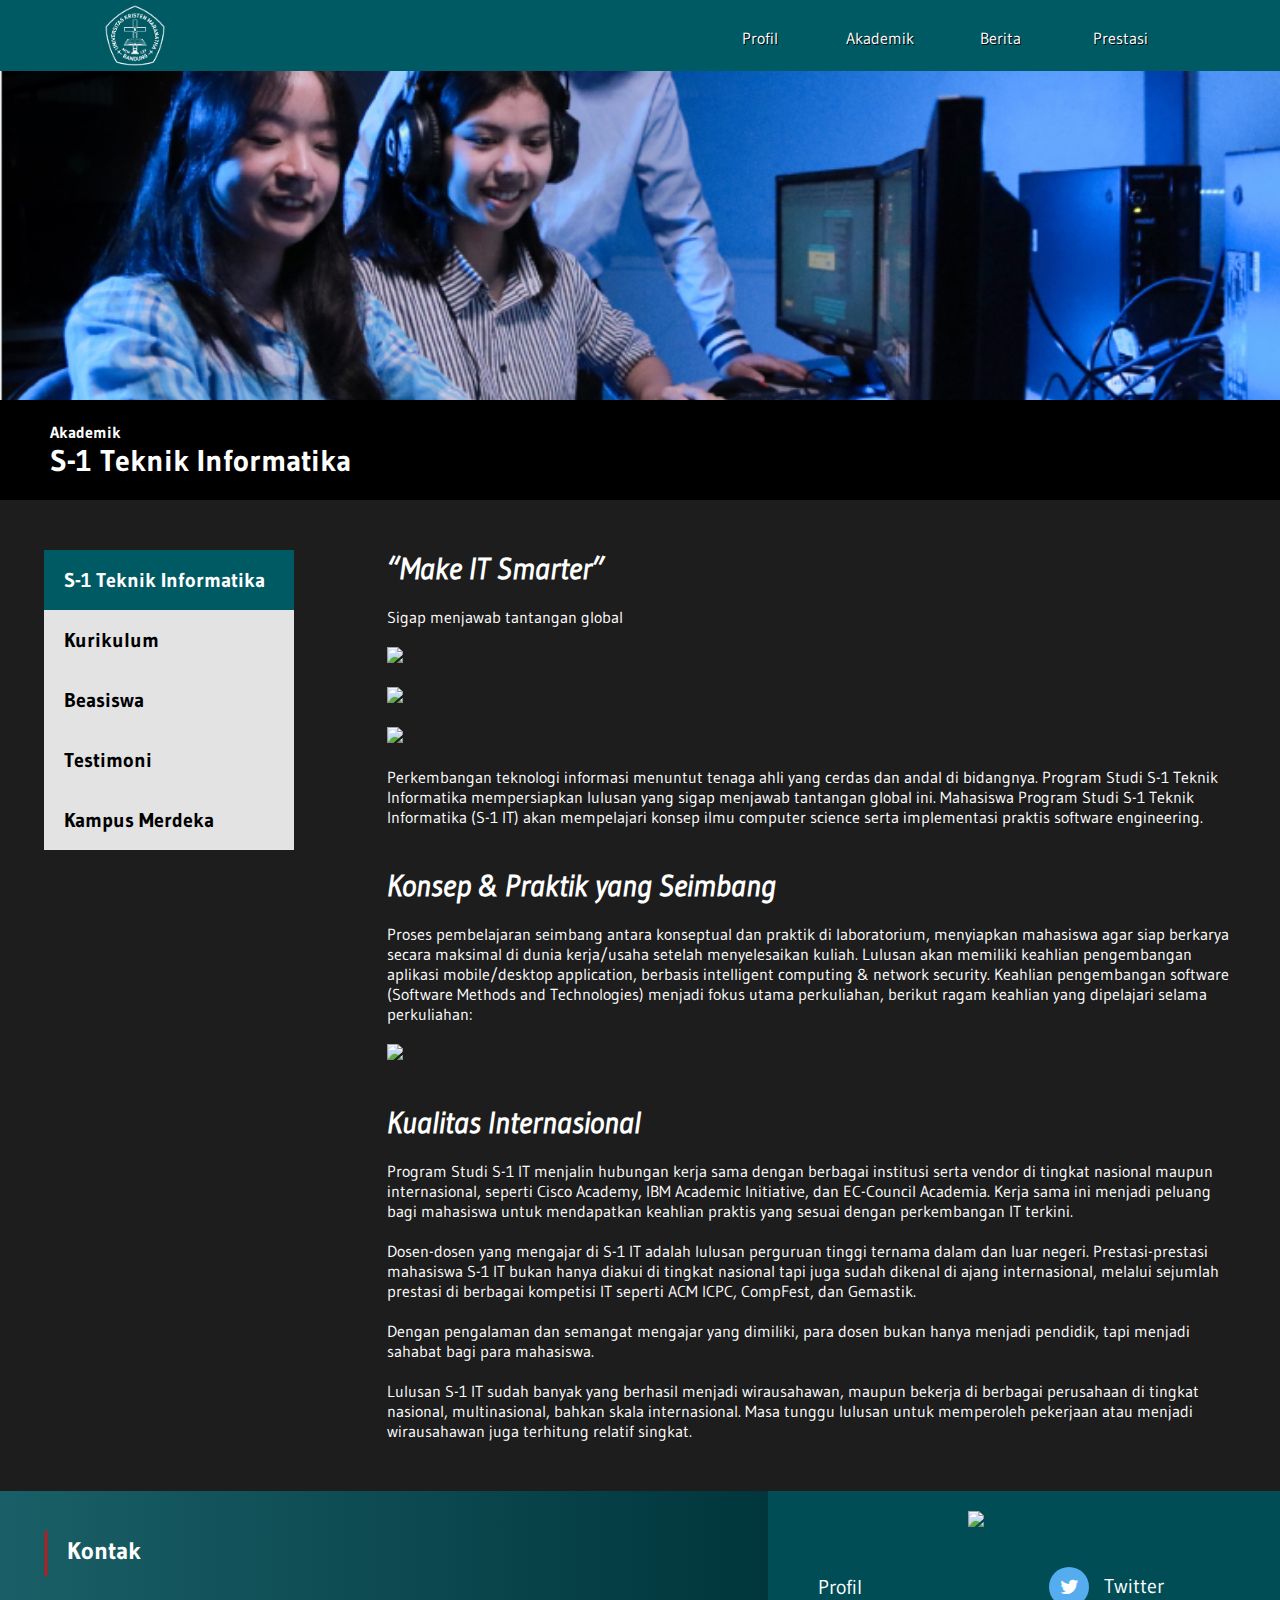
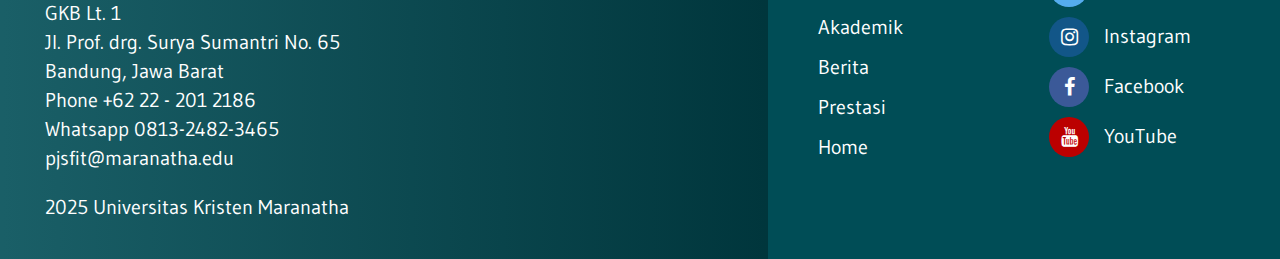
==== akademik.html @ bb81fbb1 "Create akademik.html" ====
<!DOCTYPE html>
<html lang="en">
<head>
    <meta charset="UTF-8">
    <meta name="viewport" content="width=device-width, initial-scale=1.0">
    <title>Document</title>
    <link rel="stylesheet" href="/css/akademik.css">
    <link rel="stylesheet" href="https://cdnjs.cloudflare.com/ajax/libs/font-awesome/6.0.0-beta3/css/all.min.css">
    <link rel="stylesheet" href="https://cdnjs.cloudflare.com/ajax/libs/font-awesome/4.7.0/css/font-awesome.min.css">
</head>
<body>
    <header>
        <img src="Logo Universitas Kristen Maranatha.png" width="70px" onclick="location.href='index.html'">
        <nav class="navigation">
            <a href="profil.html">Profil</a>
            <a href="akademik.html">Akademik</a>
            <a href="news.html">Berita</a>
            <a href="#">Prestasi</a>
        </nav>
        <div class="btn">
            <i class="fa fa-bars menu-btn"></i>
        </div>  
    </header>
    <section class="main">
        <div class="cover"></div>
        <div class="news">
            <div class="title">
                <h4>Akademik</h4>
                <h3>S-1 Teknik Informatika</h3>
            </div>
            <div class="content">
                <div class="tabs-container">
                    <div class="tabs">
                        <div class="profile-tabs tabs1 highlighted">S-1 Teknik Informatika</div>
                        <div class="profile-tabs tabs2">Kurikulum</div>
                        <div class="profile-tabs tabs3" onclick="location.href=`https://www.maranatha.edu/scholarship/beasiswa-internal/`">Beasiswa</div>
                        <div class="profile-tabs tabs4">Testimoni</div>
                        <div class="profile-tabs tabs5">Kampus Merdeka</div>
                    </div>
                </div>
                <div class="news-container">
                    <p id="highlight-news">“Make IT Smarter”</p>
                    <br>
                    <p id="normal-news">
                        Sigap menjawab tantangan global<br><br>
                        <img src="ak1.jpg"><br><br>
                        <img src="ak3.jpg"><br><br>
                        <img src="ak2.jpg"><br><br>
                        Perkembangan teknologi informasi menuntut tenaga ahli yang cerdas dan andal di bidangnya. Program Studi S-1 Teknik Informatika mempersiapkan lulusan yang sigap menjawab tantangan global ini. Mahasiswa Program Studi S-1 Teknik Informatika (S-1 IT) akan mempelajari konsep ilmu computer science serta implementasi praktis software engineering.<br><br>
                    </p><br>
                    <p id="highlight-news">Konsep & Praktik yang Seimbang</p>
                    <br>
                    <p id="normal-news">
                        Proses pembelajaran seimbang antara konseptual dan praktik di laboratorium, menyiapkan mahasiswa agar siap berkarya secara maksimal di dunia kerja/usaha setelah menyelesaikan kuliah. Lulusan akan memiliki keahlian pengembangan aplikasi mobile/desktop application, berbasis intelligent computing & network security. Keahlian pengembangan software (Software Methods and Technologies) menjadi fokus utama perkuliahan, berikut ragam keahlian yang dipelajari selama perkuliahan:<br><br>
                        <img src="statistik-s1-teknik-informatika-01.png"><br><br>
                    </p><br>
                    <p id="highlight-news">Kualitas Internasional</p>
                    <br>
                    <p id="normal-news">
                        Program Studi S-1 IT menjalin hubungan kerja sama dengan berbagai institusi serta vendor di tingkat nasional maupun internasional, seperti Cisco Academy, IBM Academic Initiative, dan EC-Council Academia. Kerja sama ini menjadi peluang bagi mahasiswa untuk mendapatkan keahlian praktis yang sesuai dengan perkembangan IT terkini.
                        <br><br>
                        Dosen-dosen yang mengajar di S-1 IT adalah lulusan perguruan tinggi ternama dalam dan luar negeri. Prestasi-prestasi mahasiswa S-1 IT bukan hanya diakui di tingkat nasional tapi juga sudah dikenal di ajang internasional, melalui sejumlah prestasi di berbagai kompetisi IT seperti ACM ICPC, CompFest, dan Gemastik.
                        <br><br>
                        Dengan pengalaman dan semangat mengajar yang dimiliki, para dosen bukan hanya menjadi pendidik, tapi menjadi sahabat bagi para mahasiswa.
                        <br><br>
                        Lulusan S-1 IT sudah banyak yang berhasil menjadi wirausahawan, maupun bekerja di berbagai perusahaan di tingkat nasional, multinasional, bahkan skala internasional. Masa tunggu lulusan untuk memperoleh pekerjaan atau menjadi wirausahawan juga terhitung relatif singkat.
                    </p>
                
                </div>
            </div>
        </div>
    </section>
    <footer>
        <div class="footer-container">
            <div class="left-footer">
                <div class="alamat">
                    <div class="kontak-title">
                        <div class="line"></div>
                        <h2>Kontak</h2>
                    </div>
                    <div class="kontak-details">
                        <p>GKB Lt. 1</p>
                        <p>Jl. Prof. drg. Surya Sumantri No. 65</p>
                        <p>Bandung, Jawa Barat</p>
                        <p>Phone +62 22 - 201 2186</p>
                        <p>Whatsapp 0813-2482-3465</p>
                        <p>pjsfit@maranatha.edu</p>
                        <br>
                        <p>2025 Universitas Kristen Maranatha</p>
                    </div>
                </div>
            </div>
            <div class="right-footer">
                <img src="Logo-UKM.png">
                <div class="link-container">
                    <div class="left-links">
                        <a href="https://www.facebook.com" target="_blank">Profil</a>
                        <a href="https://www.twitter.com" target="_blank">Akademik</a>
                        <a href="https://www.instagram.com" target="_blank">Berita</a>
                        <a href="https://www.linkedin.com" target="_blank">Prestasi</a>
                        <a href="https://www.youtube.com" target="_blank">Home</a>
                    </div>
                    <div class="right-links">
                        <div class="sosmed">
                            <a href="#" class="fa fa-twitter"></a>
                            <p>Twitter</p>
                        </div>
                        <div class="sosmed">
                            <a href="#" class="fa fa-instagram"></a>
                            <p>Instagram</p>
                        </div>
                        <div class="sosmed">
                            <a href="#" class="fa fa-facebook"></a>
                            <p>Facebook</p>
                        </div>
                        <div class="sosmed">
                            <a href="#" class="fa fa-youtube"></a>
                            <p>YouTube</p>
                        </div>
                    </div>
                </div>
            </div>
        </div>
    </footer>  
    <script src="akademik.js"></script>
</body>
</html>
---- css/akademik.css ----
@import url('https://fonts.googleapis.com/css2?family=Ceviche+One&family=Epilogue&family=Gudea&display=swap');

*{
    margin: 0;
    padding: 0;
    box-sizing: border-box;
    font-family: 'Gudea', sans-serif;
}

header{
    z-index: 999;
    position: fixed;
    top: 0;
    left: 0;
    width: 100%;
    display: flex;
    justify-content: space-between;
    align-items: center;
    /* padding: 10px 100px; */
    transition: 0.6s;
    text-shadow: 1px 1px black;
    background-color: #005A64;
  }
  
  header.sticky{
    /* rgba(252, 228, 180, 0.7) */
    background: rgba(135, 206, 235, 0.7);
    padding: 10px 100px;
    text-shadow:none;
  }
  
  header.sticky .navigation a{
    color: black;
  }
  
  header.sticky .navigation a:hover{
    color:white;
    background: #AD794B;
  }
  
  header.sticky .logo{
    color: black;
  }
  
  header img{
    color: white;
    font-size: 30px;
    font-weight: 700;
    text-transform: uppercase;
    text-decoration: none;
    letter-spacing: 2px;
    margin-left: 100px;
  }
  
  header .navigation {
    position: relative;
    display: flex;
    justify-content: center;
    align-items: center;
    margin-right: 100px;
  }
  
  header .navigation .active{
    right: 0;
  }
  
  header .navigation .close-btn{
    position: absolute;
    top: 0;
    left: 0;
    margin: 25px;
  }
  
  header .navigation a{
    color: white;
    font-size: 16px;
    font-weight: 500;
    text-decoration: none;
    transition: 0.3s;
    transition-property: color, background;
    height: 70px;
    min-width: 120px;
    text-align: center;
    padding-top: 27px;
  }
  
  header .navigation a:hover{
    color:white;
    background: rgba(0, 0, 0, 0.3);
  }
  
  header .btn{
    color: white;
    font-size: 25px;
    cursor: pointer;
    display: none;
  }

.main {
    display: flex;
    flex-direction: column;
}

.cover {
    width: 100%;
    height: 400px;
    background: url(../banner_prodi_fti.jpg);
    background-size: cover;
    background-position: center;
}

.news {
    display: flex;
    flex-direction: column;
}

.title {
    width: 100%;
    height: 100px;
    background-color: rgb(0, 0, 0);
    display: flex;
    flex-direction: column;
    align-items: left;
    justify-content: center;
    padding-left: 50px;
    color: white;
}

.title h3 {
    font-weight:bolder;
    font-size: 30px;
}

.content {
    background-color: #1d1d1d;
    min-height: 200px;
    display: flex;
    flex-direction: row;
}

.tabs-container {
    flex: 6;
    display: flex;
    justify-content: center;
}

.tabs {
    width: 250px;
    height: 300px;
    background-color: #E3E3E3;
    margin-top: 50px;
}

.profile-tabs {
    height: 60px;
    margin: auto;
    display: flex;
    align-items: center;
    background-color: #E3E3E3;
    padding-left: 20px;
    font-size: 20px;
    font-weight: bold;
}

.highlighted {
    background-color: #005A64;
    color: white;
}

.news-container {
    flex: 15;
    background-color:#1d1d1d;
    padding: 50px;
    color: white;
}

.news-container img {
    max-width: 800px;
    max-height: 600px;
}

.news-container #highlight-news {
    font-weight: bold;
    font-style: italic;
    font-size: 30px;
}

footer {
  background-color: #333;
  color: white;
}

.footer-container {
  display: flex;
  justify-content: space-between;
  align-items: stretch;
}

.left-footer {
  flex: 6;
  display: flex;
  flex-direction: column;
  justify-content: space-between;
  background: linear-gradient(to left,rgba(0, 0, 0, 0.3), rgba(255, 255, 255, 0.1)),#004D56;
  width: 100%;
}

.alamat .line {
  width: 2px;
  height: 45px;
  background-color: red;
  margin-left: 25px;
  margin-right: 10px;
  margin-top: 20px;
  margin-bottom: 20px;
}

.alamat {
  padding: 20px;
  display: flex;
  flex-direction: column;
}

.kontak-title {
  display: flex;
  flex-direction: row;
}

.kontak-title h2 {
  margin-top: 25px;
  margin-left: 10px;
}

.kontak-details {
  margin-left: 25px;
  margin-bottom: 20px;
}

.kontak-details p{
  margin-top: 5px;
  font-size: 20px;
}

.right-footer {
  flex: 4;
  display: flex;
  flex-direction: column;
  gap: 10px;
  background-color: #004D56;
}

.right-footer img {
  width: 200px;
  transform: translateX(100%);
  margin-top: 20px;
}

.link-container {
  padding: 30px 0px 50px 50px;
  display: flex;
  flex-direction: row;
}

.right-footer a {
  color: white;
  text-decoration: none;
  font-size: 20px;
}

.right-footer a:hover {
  text-decoration: underline;
}


.left-links, .right-links {
  flex: 1;
  display: flex;
  flex-direction: column;
  gap: 10px;
}

.left-links {
  margin-top: 8px;
}

.right-links a {
  display: flex;
  align-items: center;
  color: white;
  text-decoration: none;
  font-size: 20px;
}

.right-links a img {
  width: 20px;
  height: auto;
  margin-right: 10px;
}

.right-links a:hover {
  text-decoration: underline;
}

.left-links a {
  color: white;
  text-decoration: none;
  font-size: 20px;
  height: 30px;
}

.left-links a:hover {
  text-decoration: underline;
}

.sosmed {
  display: flex;
  flex-direction: row;
}

.sosmed p {
  margin-left: 15px;
  margin-top: 7px;
  font-size: 20px;
}

.sosmed .fa {
  padding: 20px;
  font-size: 20px;
  width: 15px;
  height: 15px;
  text-align: center;
  text-decoration: none;
  border-radius: 50%;
  display: flex;
  align-items: center;
  justify-content: center;
}

.fa-facebook {
  background: #3B5998;
  color: white;
  width:10px;
}

.fa-twitter {
  background: #55ACEE;
  color: white;
}

.fa-youtube {
  background: #bb0000;
  color: white;
}

.fa-instagram {
  background: #125688;
  color: white;
}

footer {
    background-color: #333;
    color: white;
  }
  
  .footer-container {
    display: flex;
    justify-content: space-between;
    align-items: stretch;
  }
  
  .left-footer {
    flex: 6;
    display: flex;
    flex-direction: column;
    justify-content: space-between;
    background: linear-gradient(to left,rgba(0, 0, 0, 0.3), rgba(255, 255, 255, 0.1)),#004D56;
    width: 100%;
  }
  
  .alamat .line {
    width: 2px;
    height: 45px;
    background-color: red;
    margin-left: 25px;
    margin-right: 10px;
    margin-top: 20px;
    margin-bottom: 20px;
  }
  
  .alamat {
    padding: 20px;
    display: flex;
    flex-direction: column;
  }
  
  .kontak-title {
    display: flex;
    flex-direction: row;
  }
  
  .kontak-title h2 {
    margin-top: 25px;
    margin-left: 10px;
  }
  
  .kontak-details {
    margin-left: 25px;
    margin-bottom: 20px;
  }
  
  .kontak-details p{
    margin-top: 5px;
    font-size: 20px;
  }
  
  .right-footer {
    flex: 4;
    display: flex;
    flex-direction: column;
    gap: 10px;
    background-color: #004D56;
  }
  
  .right-footer img {
    width: 200px;
    transform: translateX(100%);
    margin-top: 20px;
  }
  
  .link-container {
    padding: 30px 0px 50px 50px;
    display: flex;
    flex-direction: row;
  }
  
  .right-footer a {
    color: white;
    text-decoration: none;
    font-size: 20px;
  }
  
  .right-footer a:hover {
    text-decoration: underline;
  }
  
  
  .left-links, .right-links {
    flex: 1;
    display: flex;
    flex-direction: column;
    gap: 10px;
  }
  
  .left-links {
    margin-top: 8px;
  }
  
  .right-links a {
    display: flex;
    align-items: center;
    color: white;
    text-decoration: none;
    font-size: 20px;
  }
  
  .right-links a img {
    width: 20px;
    height: auto;
    margin-right: 10px;
  }
  
  .right-links a:hover {
    text-decoration: underline;
  }
  
  .left-links a {
    color: white;
    text-decoration: none;
    font-size: 20px;
    height: 30px;
  }
  
  .left-links a:hover {
    text-decoration: underline;
  }
  
  .sosmed {
    display: flex;
    flex-direction: row;
  }
  
  .sosmed p {
    margin-left: 15px;
    margin-top: 7px;
    font-size: 20px;
  }
  
  .sosmed .fa {
    padding: 20px;
    font-size: 20px;
    width: 15px;
    height: 15px;
    text-align: center;
    text-decoration: none;
    border-radius: 50%;
    display: flex;
    align-items: center;
    justify-content: center;
  }
  
  .fa-facebook {
    background: #3B5998;
    color: white;
    width:10px;
  }
  
  .fa-twitter {
    background: #55ACEE;
    color: white;
  }
  
  .fa-youtube {
    background: #bb0000;
    color: white;
  }
  
  .fa-instagram {
    background: #125688;
    color: white;
  }
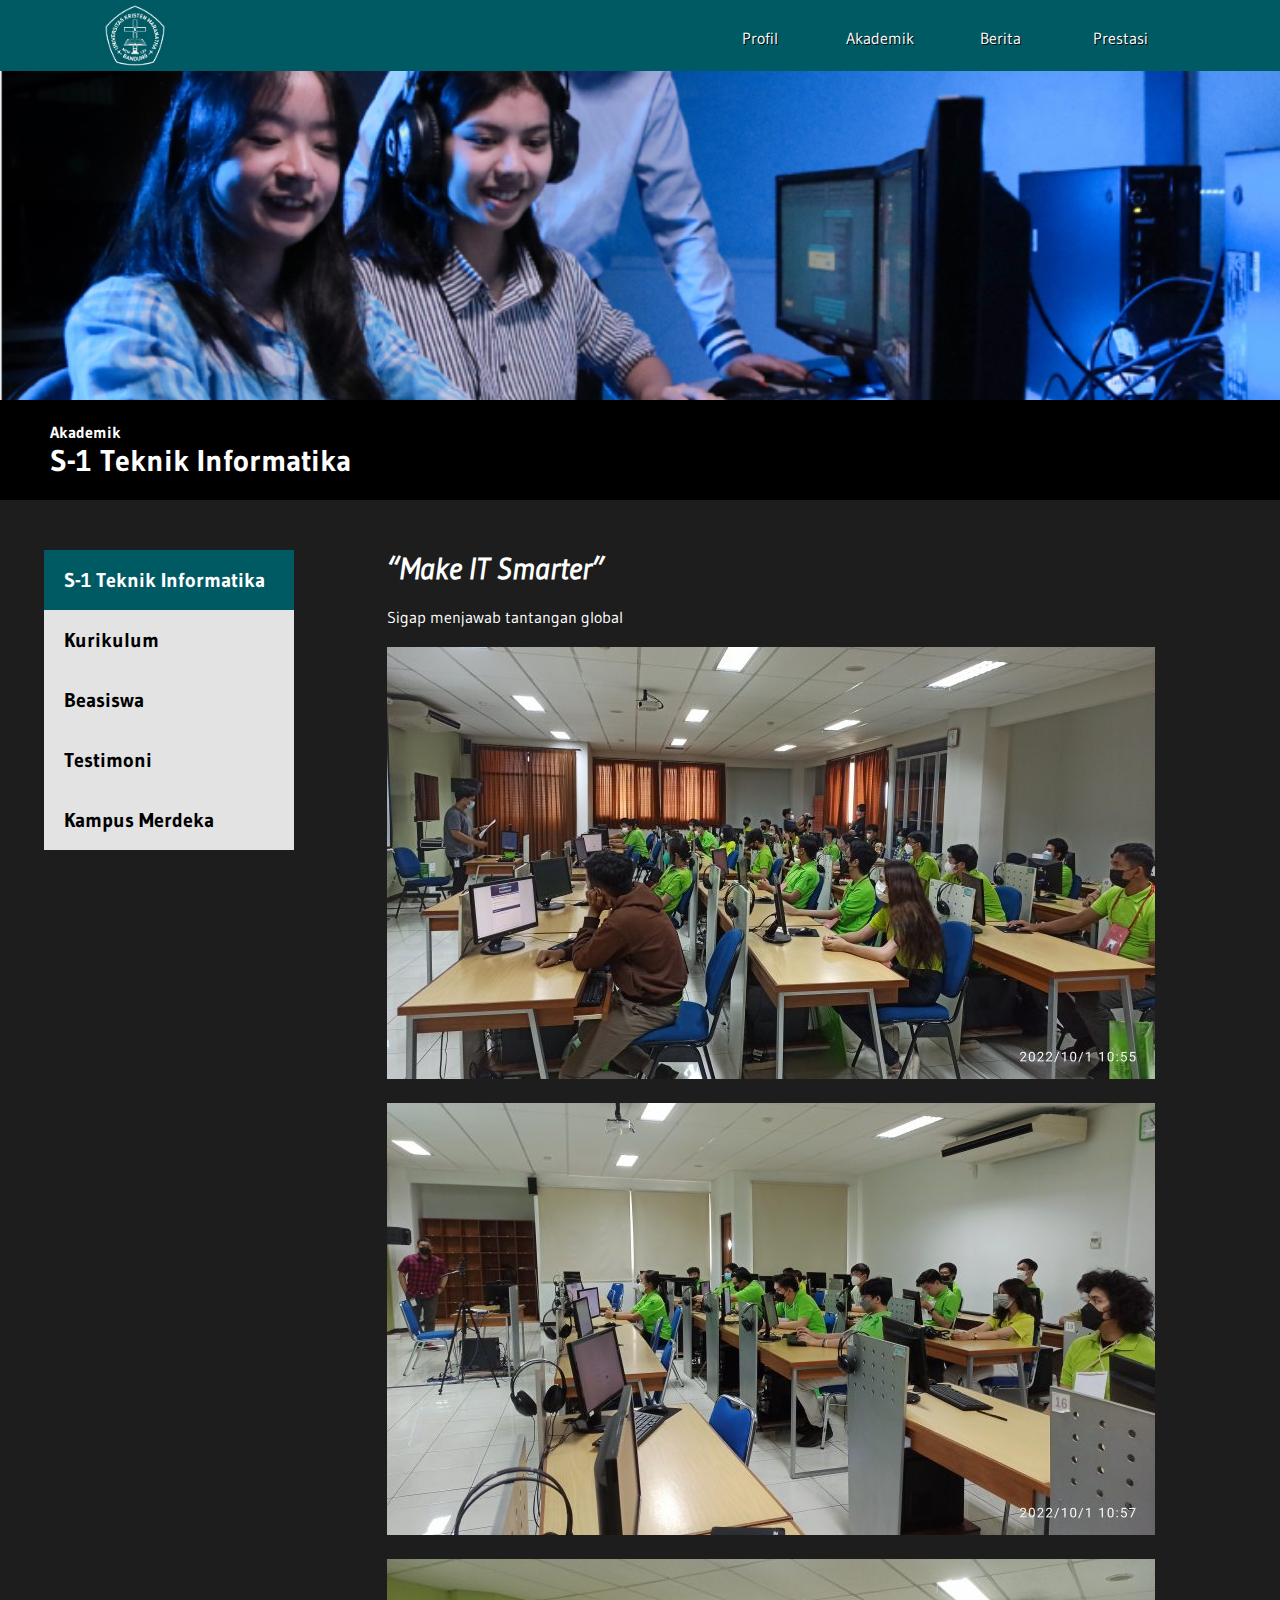
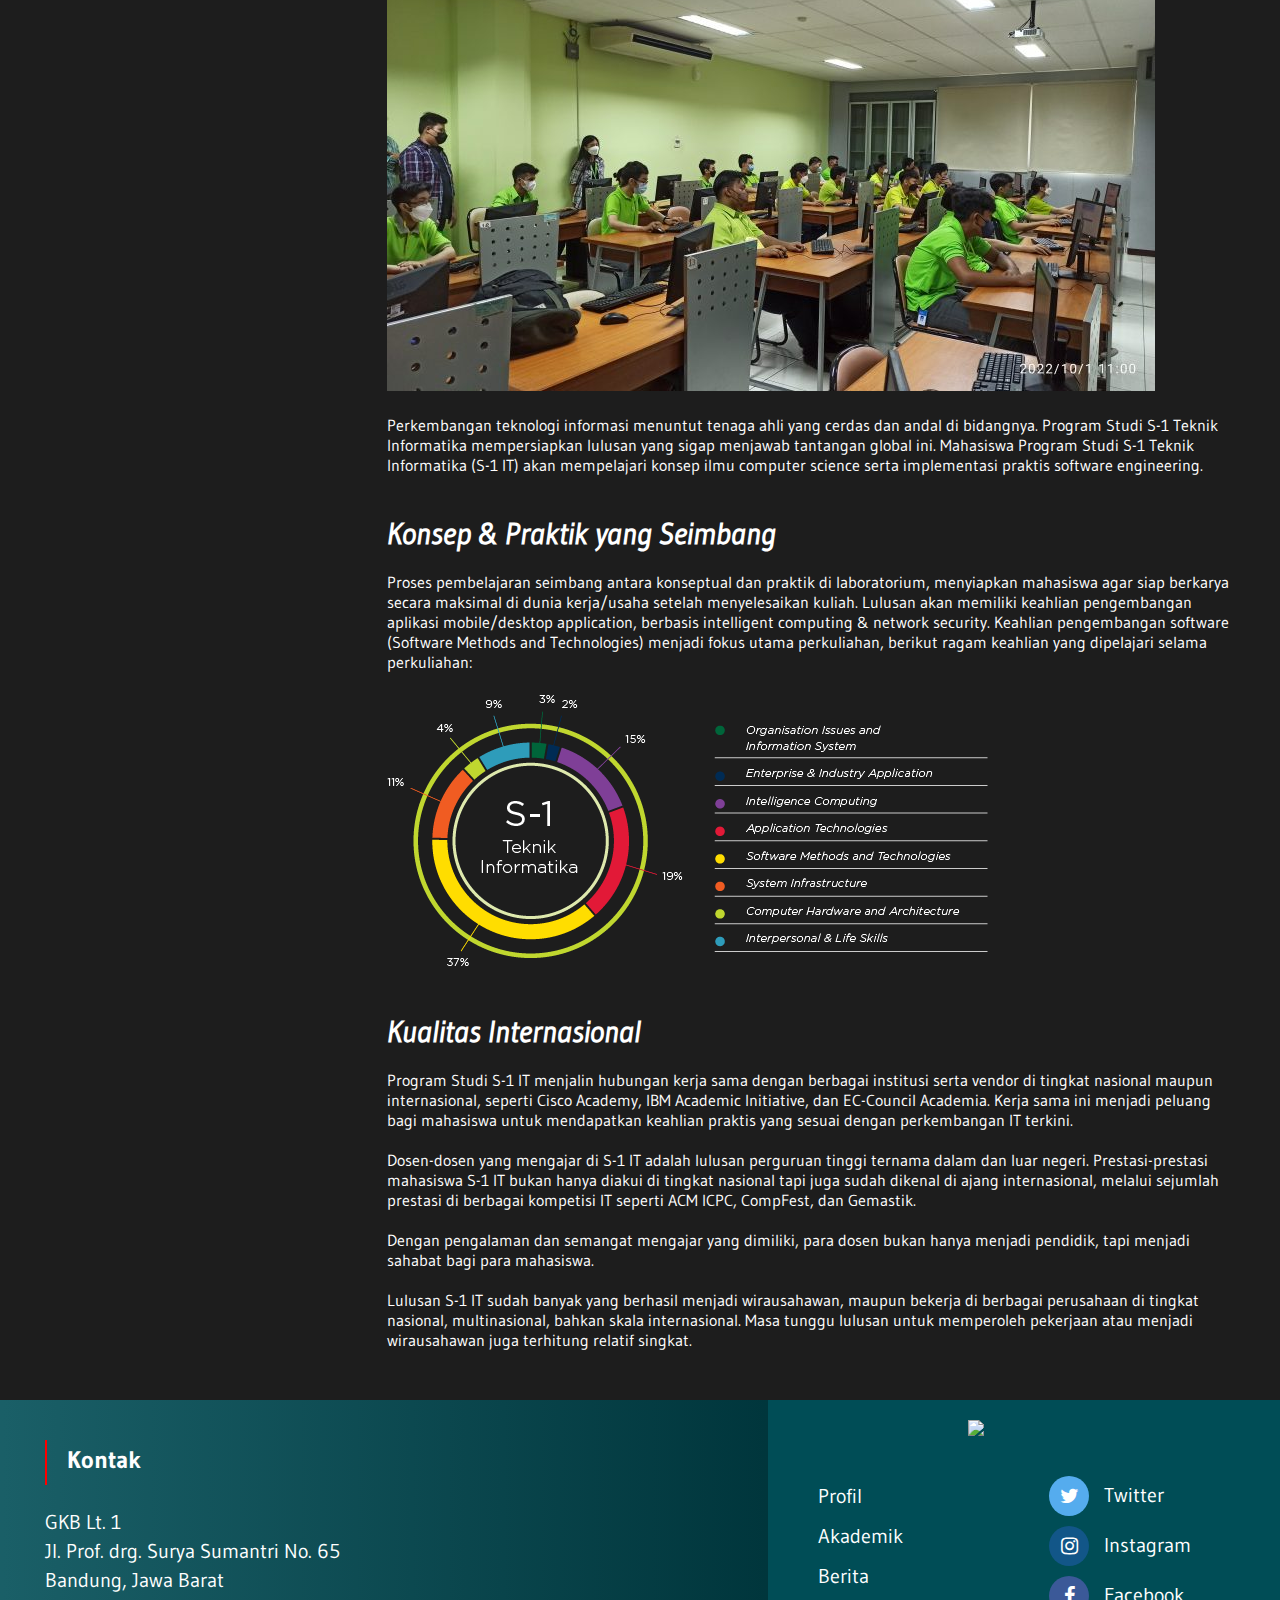
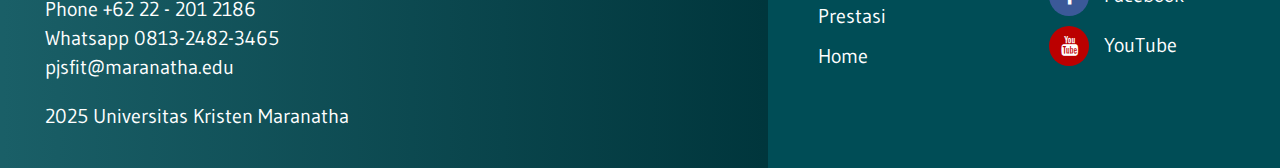
==== commit 371f5b35: "update" ====
--- a/akademik.html
+++ b/akademik.html
@@ -1,127 +1,177 @@
 <!DOCTYPE html>
 <html lang="en">
-<head>
-    <meta charset="UTF-8">
-    <meta name="viewport" content="width=device-width, initial-scale=1.0">
-    <title>Document</title>
-    <link rel="stylesheet" href="/css/akademik.css">
-    <link rel="stylesheet" href="https://cdnjs.cloudflare.com/ajax/libs/font-awesome/6.0.0-beta3/css/all.min.css">
-    <link rel="stylesheet" href="https://cdnjs.cloudflare.com/ajax/libs/font-awesome/4.7.0/css/font-awesome.min.css">
-</head>
-<body>
-    <header>
-        <img src="Logo Universitas Kristen Maranatha.png" width="70px" onclick="location.href='index.html'">
-        <nav class="navigation">
-            <a href="profil.html">Profil</a>
-            <a href="akademik.html">Akademik</a>
-            <a href="news.html">Berita</a>
-            <a href="#">Prestasi</a>
-        </nav>
-        <div class="btn">
-            <i class="fa fa-bars menu-btn"></i>
-        </div>  
-    </header>
-    <section class="main">
-        <div class="cover"></div>
-        <div class="news">
-            <div class="title">
-                <h4>Akademik</h4>
-                <h3>S-1 Teknik Informatika</h3>
-            </div>
-            <div class="content">
-                <div class="tabs-container">
-                    <div class="tabs">
-                        <div class="profile-tabs tabs1 highlighted">S-1 Teknik Informatika</div>
-                        <div class="profile-tabs tabs2">Kurikulum</div>
-                        <div class="profile-tabs tabs3" onclick="location.href=`https://www.maranatha.edu/scholarship/beasiswa-internal/`">Beasiswa</div>
-                        <div class="profile-tabs tabs4">Testimoni</div>
-                        <div class="profile-tabs tabs5">Kampus Merdeka</div>
-                    </div>
-                </div>
-                <div class="news-container">
-                    <p id="highlight-news">“Make IT Smarter”</p>
-                    <br>
-                    <p id="normal-news">
-                        Sigap menjawab tantangan global<br><br>
-                        <img src="ak1.jpg"><br><br>
-                        <img src="ak3.jpg"><br><br>
-                        <img src="ak2.jpg"><br><br>
-                        Perkembangan teknologi informasi menuntut tenaga ahli yang cerdas dan andal di bidangnya. Program Studi S-1 Teknik Informatika mempersiapkan lulusan yang sigap menjawab tantangan global ini. Mahasiswa Program Studi S-1 Teknik Informatika (S-1 IT) akan mempelajari konsep ilmu computer science serta implementasi praktis software engineering.<br><br>
-                    </p><br>
-                    <p id="highlight-news">Konsep & Praktik yang Seimbang</p>
-                    <br>
-                    <p id="normal-news">
-                        Proses pembelajaran seimbang antara konseptual dan praktik di laboratorium, menyiapkan mahasiswa agar siap berkarya secara maksimal di dunia kerja/usaha setelah menyelesaikan kuliah. Lulusan akan memiliki keahlian pengembangan aplikasi mobile/desktop application, berbasis intelligent computing & network security. Keahlian pengembangan software (Software Methods and Technologies) menjadi fokus utama perkuliahan, berikut ragam keahlian yang dipelajari selama perkuliahan:<br><br>
-                        <img src="statistik-s1-teknik-informatika-01.png"><br><br>
-                    </p><br>
-                    <p id="highlight-news">Kualitas Internasional</p>
-                    <br>
-                    <p id="normal-news">
-                        Program Studi S-1 IT menjalin hubungan kerja sama dengan berbagai institusi serta vendor di tingkat nasional maupun internasional, seperti Cisco Academy, IBM Academic Initiative, dan EC-Council Academia. Kerja sama ini menjadi peluang bagi mahasiswa untuk mendapatkan keahlian praktis yang sesuai dengan perkembangan IT terkini.
-                        <br><br>
-                        Dosen-dosen yang mengajar di S-1 IT adalah lulusan perguruan tinggi ternama dalam dan luar negeri. Prestasi-prestasi mahasiswa S-1 IT bukan hanya diakui di tingkat nasional tapi juga sudah dikenal di ajang internasional, melalui sejumlah prestasi di berbagai kompetisi IT seperti ACM ICPC, CompFest, dan Gemastik.
-                        <br><br>
-                        Dengan pengalaman dan semangat mengajar yang dimiliki, para dosen bukan hanya menjadi pendidik, tapi menjadi sahabat bagi para mahasiswa.
-                        <br><br>
-                        Lulusan S-1 IT sudah banyak yang berhasil menjadi wirausahawan, maupun bekerja di berbagai perusahaan di tingkat nasional, multinasional, bahkan skala internasional. Masa tunggu lulusan untuk memperoleh pekerjaan atau menjadi wirausahawan juga terhitung relatif singkat.
-                    </p>
-                
-                </div>
-            </div>
-        </div>
-    </section>
-    <footer>
-        <div class="footer-container">
-            <div class="left-footer">
-                <div class="alamat">
-                    <div class="kontak-title">
-                        <div class="line"></div>
-                        <h2>Kontak</h2>
-                    </div>
-                    <div class="kontak-details">
-                        <p>GKB Lt. 1</p>
-                        <p>Jl. Prof. drg. Surya Sumantri No. 65</p>
-                        <p>Bandung, Jawa Barat</p>
-                        <p>Phone +62 22 - 201 2186</p>
-                        <p>Whatsapp 0813-2482-3465</p>
-                        <p>pjsfit@maranatha.edu</p>
-                        <br>
-                        <p>2025 Universitas Kristen Maranatha</p>
-                    </div>
-                </div>
-            </div>
-            <div class="right-footer">
-                <img src="Logo-UKM.png">
-                <div class="link-container">
-                    <div class="left-links">
-                        <a href="https://www.facebook.com" target="_blank">Profil</a>
-                        <a href="https://www.twitter.com" target="_blank">Akademik</a>
-                        <a href="https://www.instagram.com" target="_blank">Berita</a>
-                        <a href="https://www.linkedin.com" target="_blank">Prestasi</a>
-                        <a href="https://www.youtube.com" target="_blank">Home</a>
-                    </div>
-                    <div class="right-links">
-                        <div class="sosmed">
-                            <a href="#" class="fa fa-twitter"></a>
-                            <p>Twitter</p>
-                        </div>
-                        <div class="sosmed">
-                            <a href="#" class="fa fa-instagram"></a>
-                            <p>Instagram</p>
-                        </div>
-                        <div class="sosmed">
-                            <a href="#" class="fa fa-facebook"></a>
-                            <p>Facebook</p>
-                        </div>
-                        <div class="sosmed">
-                            <a href="#" class="fa fa-youtube"></a>
-                            <p>YouTube</p>
-                        </div>
-                    </div>
-                </div>
-            </div>
-        </div>
-    </footer>  
-    <script src="akademik.js"></script>
-</body>
+	<head>
+		<meta charset="UTF-8" />
+		<meta
+			name="viewport"
+			content="width=device-width, initial-scale=1.0" />
+		<title>IF Maranatha - Akademik</title>
+		<link
+			rel="stylesheet"
+			href="/css/akademik.css" />
+		<link
+			rel="stylesheet"
+			href="https://cdnjs.cloudflare.com/ajax/libs/font-awesome/6.0.0-beta3/css/all.min.css" />
+		<link
+			rel="stylesheet"
+			href="https://cdnjs.cloudflare.com/ajax/libs/font-awesome/4.7.0/css/font-awesome.min.css" />
+	</head>
+	<body>
+		<header>
+			<img
+				src="Logo Universitas Kristen Maranatha.png"
+				width="70px"
+				onclick="location.href='index.html'" />
+			<nav class="navigation">
+				<a href="profil.html">Profil</a>
+				<a href="akademik.html">Akademik</a>
+				<a href="news.html">Berita</a>
+				<a href="#">Prestasi</a>
+			</nav>
+			<div class="btn">
+				<i class="fa fa-bars menu-btn"></i>
+			</div>
+		</header>
+		<section class="main">
+			<div class="cover"></div>
+			<div class="news">
+				<div class="title">
+					<h4>Akademik</h4>
+					<h3>S-1 Teknik Informatika</h3>
+				</div>
+				<div class="content">
+					<div class="tabs-container">
+						<div class="tabs">
+							<div class="profile-tabs tabs1 highlighted">S-1 Teknik Informatika</div>
+							<div class="profile-tabs tabs2">Kurikulum</div>
+							<div
+								class="profile-tabs tabs3"
+								onclick="location.href=`https://www.maranatha.edu/scholarship/beasiswa-internal/`">
+								Beasiswa
+							</div>
+							<div class="profile-tabs tabs4">Testimoni</div>
+							<div class="profile-tabs tabs5">Kampus Merdeka</div>
+						</div>
+					</div>
+					<div class="news-container">
+						<p id="highlight-news">“Make IT Smarter”</p>
+						<br />
+						<p id="normal-news">
+							Sigap menjawab tantangan global<br /><br />
+							<img src="ak1.jpg" /><br /><br />
+							<img src="ak3.jpg" /><br /><br />
+							<img src="ak2.jpg" /><br /><br />
+							Perkembangan teknologi informasi menuntut tenaga ahli yang cerdas dan andal di bidangnya. Program Studi S-1 Teknik Informatika mempersiapkan lulusan yang sigap menjawab tantangan global ini. Mahasiswa Program Studi S-1 Teknik
+							Informatika (S-1 IT) akan mempelajari konsep ilmu computer science serta implementasi praktis software engineering.<br /><br />
+						</p>
+						<br />
+						<p id="highlight-news">Konsep & Praktik yang Seimbang</p>
+						<br />
+						<p id="normal-news">
+							Proses pembelajaran seimbang antara konseptual dan praktik di laboratorium, menyiapkan mahasiswa agar siap berkarya secara maksimal di dunia kerja/usaha setelah menyelesaikan kuliah. Lulusan akan memiliki keahlian pengembangan
+							aplikasi mobile/desktop application, berbasis intelligent computing & network security. Keahlian pengembangan software (Software Methods and Technologies) menjadi fokus utama perkuliahan, berikut ragam keahlian yang dipelajari
+							selama perkuliahan:<br /><br />
+							<img src="statistik-s1-teknik-informatika-01.png" /><br /><br />
+						</p>
+						<br />
+						<p id="highlight-news">Kualitas Internasional</p>
+						<br />
+						<p id="normal-news">
+							Program Studi S-1 IT menjalin hubungan kerja sama dengan berbagai institusi serta vendor di tingkat nasional maupun internasional, seperti Cisco Academy, IBM Academic Initiative, dan EC-Council Academia. Kerja sama ini menjadi
+							peluang bagi mahasiswa untuk mendapatkan keahlian praktis yang sesuai dengan perkembangan IT terkini.
+							<br /><br />
+							Dosen-dosen yang mengajar di S-1 IT adalah lulusan perguruan tinggi ternama dalam dan luar negeri. Prestasi-prestasi mahasiswa S-1 IT bukan hanya diakui di tingkat nasional tapi juga sudah dikenal di ajang internasional,
+							melalui sejumlah prestasi di berbagai kompetisi IT seperti ACM ICPC, CompFest, dan Gemastik.
+							<br /><br />
+							Dengan pengalaman dan semangat mengajar yang dimiliki, para dosen bukan hanya menjadi pendidik, tapi menjadi sahabat bagi para mahasiswa.
+							<br /><br />
+							Lulusan S-1 IT sudah banyak yang berhasil menjadi wirausahawan, maupun bekerja di berbagai perusahaan di tingkat nasional, multinasional, bahkan skala internasional. Masa tunggu lulusan untuk memperoleh pekerjaan atau menjadi
+							wirausahawan juga terhitung relatif singkat.
+						</p>
+					</div>
+				</div>
+			</div>
+		</section>
+		<footer>
+			<div class="footer-container">
+				<div class="left-footer">
+					<div class="alamat">
+						<div class="kontak-title">
+							<div class="line"></div>
+							<h2>Kontak</h2>
+						</div>
+						<div class="kontak-details">
+							<p>GKB Lt. 1</p>
+							<p>Jl. Prof. drg. Surya Sumantri No. 65</p>
+							<p>Bandung, Jawa Barat</p>
+							<p>Phone +62 22 - 201 2186</p>
+							<p>Whatsapp 0813-2482-3465</p>
+							<p>pjsfit@maranatha.edu</p>
+							<br />
+							<p>2025 Universitas Kristen Maranatha</p>
+						</div>
+					</div>
+				</div>
+				<div class="right-footer">
+					<img src="Logo-UKM.png" />
+					<div class="link-container">
+						<div class="left-links">
+							<a
+								href="https://www.facebook.com"
+								target="_blank"
+								>Profil</a
+							>
+							<a
+								href="https://www.twitter.com"
+								target="_blank"
+								>Akademik</a
+							>
+							<a
+								href="https://www.instagram.com"
+								target="_blank"
+								>Berita</a
+							>
+							<a
+								href="https://www.linkedin.com"
+								target="_blank"
+								>Prestasi</a
+							>
+							<a
+								href="https://www.youtube.com"
+								target="_blank"
+								>Home</a
+							>
+						</div>
+						<div class="right-links">
+							<div class="sosmed">
+								<a
+									href="#"
+									class="fa fa-twitter"></a>
+								<p>Twitter</p>
+							</div>
+							<div class="sosmed">
+								<a
+									href="#"
+									class="fa fa-instagram"></a>
+								<p>Instagram</p>
+							</div>
+							<div class="sosmed">
+								<a
+									href="#"
+									class="fa fa-facebook"></a>
+								<p>Facebook</p>
+							</div>
+							<div class="sosmed">
+								<a
+									href="#"
+									class="fa fa-youtube"></a>
+								<p>YouTube</p>
+							</div>
+						</div>
+					</div>
+				</div>
+			</div>
+		</footer>
+		<script src="akademik.js"></script>
+	</body>
 </html>
